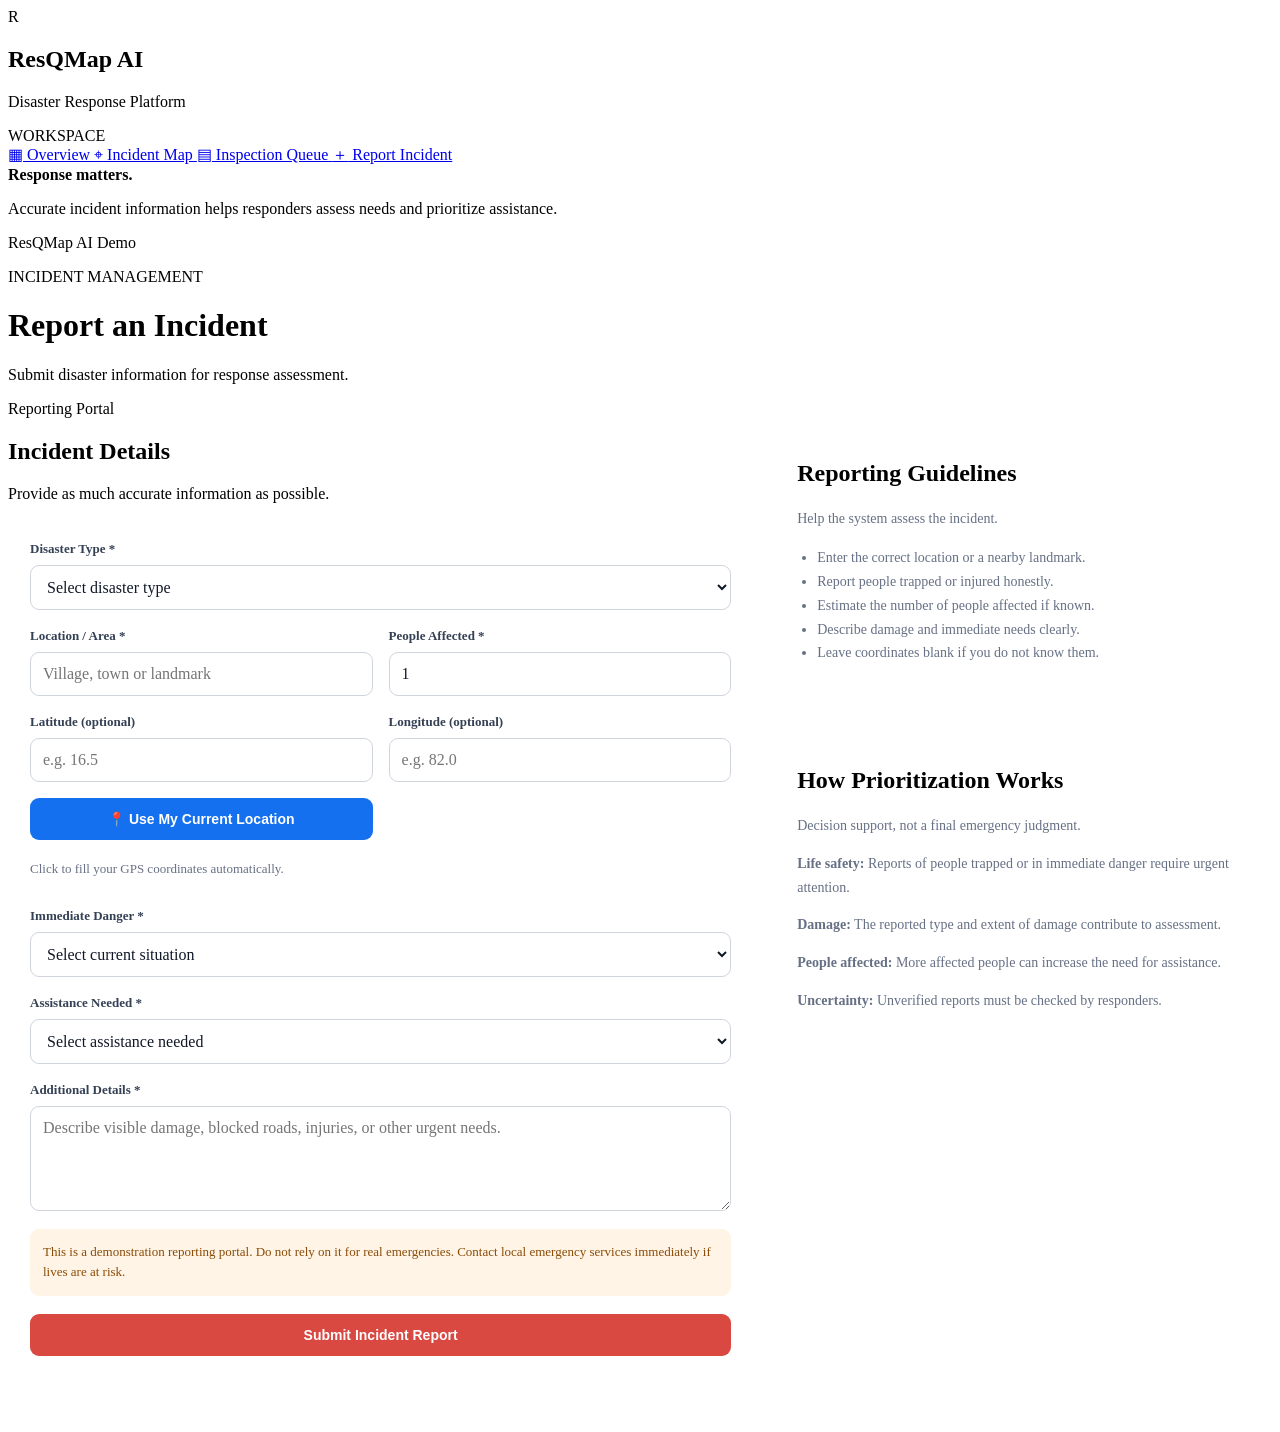
==== templates/report.html @ fd66c1d4 "Update ResQMap AI disaster prioritization" ====
<!DOCTYPE html>
<html lang="en">
<head>
    <meta charset="UTF-8">
    <meta name="viewport" content="width=device-width, initial-scale=1.0">
    <title>Report Incident | ResQMap AI</title>
    <link rel="stylesheet" href="{{ url_for('static', filename='style.css') }}">
    <style>
        .report-grid {
            display: grid;
            grid-template-columns: 1.5fr 1fr;
            gap: 22px;
            align-items: start;
        }
        .report-form {
            display: grid;
            gap: 18px;
            padding: 22px;
        }

        .form-group {
            display: flex;
            flex-direction: column;
            gap: 8px;
        }

        .form-group label {
            font-size: 13px;
            font-weight: 600;
            color: #344054;
        }

        .form-group input,
        .form-group select,
        .form-group textarea {
            width: 100%;
            box-sizing: border-box;
            padding: 12px;
            border: 1px solid #d0d5dd;
            border-radius: 9px;
            font: inherit;
            background: #fff;
            color: #101828;
        }

        .form-group textarea {
            min-height: 105px;
            resize: vertical;
        }

        .form-row {
            display: grid;
            grid-template-columns: 1fr 1fr;
            gap: 16px;
        }

        .submit-report {
            border: none;
            border-radius: 9px;
            padding: 13px 18px;
            background: #d94841;
            color: white;
            font-size: 14px;
            font-weight: 700;
            cursor: pointer;
        }

        .submit-report:hover {
            background: #b8322b;
        }

        .info-panel {
            padding: 22px;
        }

        .info-panel p,
        .info-panel li {
            color: #667085;
            font-size: 14px;
            line-height: 1.7;
        }

        .info-panel ul {
            padding-left: 20px;
        }

        .notice {
            padding: 13px;
            border-radius: 9px;
            background: #fff4e5;
            color: #8a4b08;
            font-size: 13px;
            line-height: 1.6;
        }

        #form-message {
            font-size: 14px;
            line-height: 1.5;
        }

        @media (max-width: 900px) {
            .report-grid {
                grid-template-columns: 1fr;
            }
        }

        @media (max-width: 550px) {
            .form-row {
                grid-template-columns: 1fr;
            }

            .report-form,
            .info-panel {
                padding: 16px;
            }
        }
    </style>
</head>

<body>
<div class="app-shell">

    <aside class="sidebar">
        <div class="brand">
            <div class="brand-mark">R</div>
            <div>
                <h2>ResQMap AI</h2>
                <p>Disaster Response Platform</p>
            </div>
        </div>

        <div class="nav-label">WORKSPACE</div>

        <a class="nav-link" href="/">
            <span>▦</span> Overview
        </a>

        <a class="nav-link" href="/#map-section">
            <span>⌖</span> Incident Map
        </a>

        <a class="nav-link" href="/#incident-section">
            <span>▤</span> Inspection Queue
        </a>

        <a class="nav-link active" href="/report">
            <span>＋</span> Report Incident
        </a>

        <div class="sidebar-note">
            <strong>Response matters.</strong>
            <p>Accurate incident information helps responders assess needs and prioritize assistance.</p>
        </div>

        <div class="sidebar-footer">
            <span class="status-dot"></span>
            ResQMap AI Demo
        </div>
    </aside>

    <main class="main-content">

        <header class="topbar">
            <div>
                <p class="eyebrow">INCIDENT MANAGEMENT</p>
                <h1>Report an Incident</h1>
                <p class="subheading">Submit disaster information for response assessment.</p>
            </div>

            <div class="topbar-right">
                <div class="live-pill">
                    <span class="status-dot"></span>
                    Reporting Portal
                </div>
            </div>
        </header>

        <section class="report-grid">

            <div class="panel">
                <div class="panel-header">
                    <div>
                        <h2>Incident Details</h2>
                        <p>Provide as much accurate information as possible.</p>
                    </div>
                </div>

                <form id="incident-form" class="report-form">

                    <div class="form-group">
                        <label for="disaster_type">Disaster Type *</label>
                        <select id="disaster_type" name="disaster_type" required>
                            <option value="">Select disaster type</option>
                            <option value="Flood">Flood</option>
                            <option value="Earthquake">Earthquake</option>
                            <option value="Cyclone">Cyclone</option>
                            <option value="Fire">Fire</option>
                            <option value="Landslide">Landslide</option>
                            <option value="Building Collapse">Building Collapse</option>
                            <option value="Other">Other</option>
                        </select>
                    </div>

                    <div class="form-row">
                        <div class="form-group">
                            <label for="location">Location / Area *</label>
                            <input id="location" name="location"
                                   placeholder="Village, town or landmark" required>
                        </div>

                        <div class="form-group">
                            <label for="people_affected">People Affected *</label>
                            <input id="people_affected" name="people_affected"
                                   type="number" min="0" value="1" required>
                        </div>
                    </div>

                    <div class="form-row">
                        <div class="form-group">
                            <label for="latitude">Latitude (optional)</label>
                            <input id="latitude" name="latitude" type="number"
                                   step="any" placeholder="e.g. 16.5">
                        </div>

                        <div class="form-group">
                            <label for="longitude">Longitude (optional)</label>
                            <input id="longitude" name="longitude" type="number"
                                   step="any" placeholder="e.g. 82.0">
                        </div>
                        <div class="form-group">
    <button type="button" id="get-location"
            class="submit-report"
            style="background:#1570ef;">
        📍 Use My Current Location
    </button>
    <p id="location-message" role="status"
       style="font-size:13px;color:#667085;">
        Click to fill your GPS coordinates automatically.
    </p>
</div>
                    </div>

                    <div class="form-group">
                        <label for="life_safety">Immediate Danger *</label>
                        <select id="life_safety" name="life_safety" required>
                            <option value="">Select current situation</option>
                            <option value="yes">Yes — people trapped, injured, or in immediate danger</option>
                            <option value="no">No immediate life-threatening danger reported</option>
                            <option value="unknown">Unknown — situation not confirmed</option>
                        </select>
                    </div>

                    <div class="form-group">
                        <label for="assistance">Assistance Needed *</label>
                        <select id="assistance" name="assistance" required>
                            <option value="">Select assistance needed</option>
                            <option value="Rescue">Rescue team</option>
                            <option value="Medical">Medical assistance</option>
                            <option value="Food and Water">Food and drinking water</option>
                            <option value="Shelter">Temporary shelter</option>
                            <option value="Evacuation">Evacuation</option>
                            <option value="Multiple">Multiple types of assistance</option>
                            <option value="Other">Other</option>
                        </select>
                    </div>

                    <div class="form-group">
                        <label for="description">Additional Details *</label>
                        <textarea id="description" name="description"
                                  placeholder="Describe visible damage, blocked roads, injuries, or other urgent needs."
                                  required></textarea>
                    </div>

                    <div class="notice">
                        This is a demonstration reporting portal. Do not rely on it for real emergencies.
                        Contact local emergency services immediately if lives are at risk.
                    </div>

                    <button class="submit-report" type="submit">
                        Submit Incident Report
                    </button>

                    <p id="form-message" role="status"></p>
                </form>
            </div>

            <div>
                <div class="panel info-panel">
                    <div class="panel-header">
                        <div>
                            <h2>Reporting Guidelines</h2>
                            <p>Help the system assess the incident.</p>
                        </div>
                    </div>

                    <ul>
                        <li>Enter the correct location or a nearby landmark.</li>
                        <li>Report people trapped or injured honestly.</li>
                        <li>Estimate the number of people affected if known.</li>
                        <li>Describe damage and immediate needs clearly.</li>
                        <li>Leave coordinates blank if you do not know them.</li>
                    </ul>
                </div>

                <div class="panel info-panel" style="margin-top: 22px;">
                    <div class="panel-header">
                        <div>
                            <h2>How Prioritization Works</h2>
                            <p>Decision support, not a final emergency judgment.</p>
                        </div>
                    </div>

                    <p><strong>Life safety:</strong> Reports of people trapped or in immediate danger require urgent attention.</p>
                    <p><strong>Damage:</strong> The reported type and extent of damage contribute to assessment.</p>
                    <p><strong>People affected:</strong> More affected people can increase the need for assistance.</p>
                    <p><strong>Uncertainty:</strong> Unverified reports must be checked by responders.</p>
                </div>
            </div>

        </section>
    </main>
</div>

<script>
    document.getElementById("get-location").addEventListener("click", function () {
    const locationMessage = document.getElementById("location-message");
    const button = this;

    if (!navigator.geolocation) {
        locationMessage.textContent =
            "GPS is not supported by this browser. Enter coordinates manually.";
        return;
    }

    locationMessage.textContent = "Getting your location...";
    button.disabled = true;

    navigator.geolocation.getCurrentPosition(
        function (position) {
            document.getElementById("latitude").value =
                position.coords.latitude.toFixed(6);

            document.getElementById("longitude").value =
                position.coords.longitude.toFixed(6);

            locationMessage.textContent =
                "Location captured successfully!";
            button.disabled = false;
        },
        function (error) {
            const messages = {
                1: "Location permission denied. Allow location access or enter coordinates manually.",
                2: "Location unavailable. Try again or enter coordinates manually.",
                3: "Location request timed out. Please try again."
            };

            locationMessage.textContent =
                messages[error.code] || "Could not get your location.";
            button.disabled = false;
        },
        {
            enableHighAccuracy: true,
            timeout: 15000,
            maximumAge: 0
        }
    );
});
document.getElementById("incident-form").addEventListener("submit", async function(event) {
    event.preventDefault();

    const message = document.getElementById("form-message");
    const form = event.target;
    const data = Object.fromEntries(new FormData(form).entries());

    data.people_affected = Number(data.people_affected);
    data.latitude = data.latitude === "" ? null : Number(data.latitude);
    data.longitude = data.longitude === "" ? null : Number(data.longitude);
    data.life_safety = data.life_safety;

    message.textContent = "Submitting report...";

    try {
        const response = await fetch("/api/incidents", {
            method: "POST",
            headers: { "Content-Type": "application/json" },
            body: JSON.stringify(data)
        });

        const result = await response.json();

        if (!response.ok) {
            throw new Error(result.error || "Could not submit the report.");
        }

        message.textContent =
            `Report submitted. ID: ${result.id || "created"} | Priority: ${result.priority || "Pending assessment"}`;

        form.reset();
    } catch (error) {
        message.textContent =
            error.message === "Failed to fetch"
            ? "The reporting API is not connected yet. We need to add the backend submission route next."
            : error.message;
    }
});
</script>
</body>
</html>
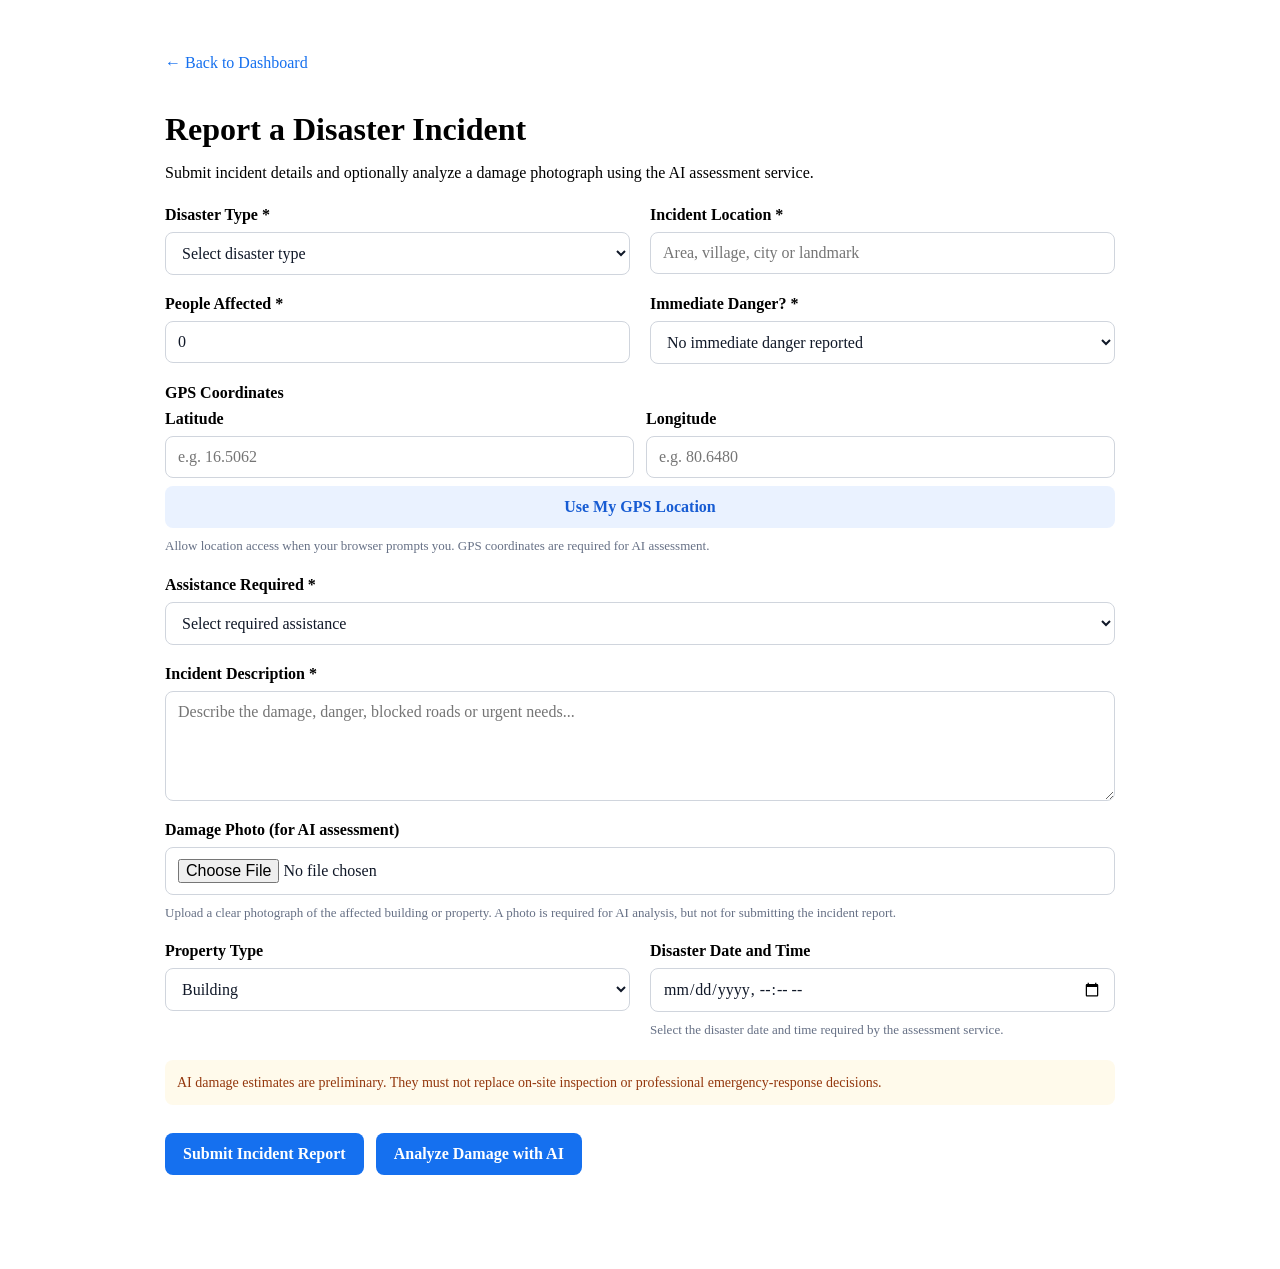
==== commit afe5bcc4: "Add AI damage assessment integration" ====
--- a/templates/report.html
+++ b/templates/report.html
@@ -1,33 +1,48 @@
+
 <!DOCTYPE html>
 <html lang="en">
 <head>
     <meta charset="UTF-8">
     <meta name="viewport" content="width=device-width, initial-scale=1.0">
     <title>Report Incident | ResQMap AI</title>
-    <link rel="stylesheet" href="{{ url_for('static', filename='style.css') }}">
+
+    <link rel="stylesheet"
+          href="{{ url_for('static', filename='style.css') }}">
+
     <style>
-        .report-grid {
-            display: grid;
-            grid-template-columns: 1.5fr 1fr;
-            gap: 22px;
-            align-items: start;
-        }
+        .report-page {
+            max-width: 950px;
+            margin: 30px auto;
+            padding: 24px;
+        }
+
+        .report-header {
+            margin-bottom: 24px;
+        }
+
+        .report-header h1 {
+            margin-bottom: 8px;
+        }
+
         .report-form {
             display: grid;
-            gap: 18px;
-            padding: 22px;
+            grid-template-columns: repeat(2, minmax(0, 1fr));
+            gap: 20px;
         }
 
         .form-group {
             display: flex;
             flex-direction: column;
             gap: 8px;
+            min-width: 0;
+        }
+
+        .form-group.full-width {
+            grid-column: 1 / -1;
         }
 
         .form-group label {
-            font-size: 13px;
             font-weight: 600;
-            color: #344054;
         }
 
         .form-group input,
@@ -35,374 +50,1011 @@
         .form-group textarea {
             width: 100%;
             box-sizing: border-box;
-            padding: 12px;
+            padding: 11px 12px;
             border: 1px solid #d0d5dd;
-            border-radius: 9px;
+            border-radius: 8px;
             font: inherit;
             background: #fff;
             color: #101828;
         }
 
         .form-group textarea {
-            min-height: 105px;
+            min-height: 110px;
             resize: vertical;
         }
 
-        .form-row {
+        .location-row {
             display: grid;
             grid-template-columns: 1fr 1fr;
-            gap: 16px;
+            gap: 12px;
+        }
+
+        .form-actions {
+            display: flex;
+            flex-wrap: wrap;
+            gap: 12px;
+            grid-column: 1 / -1;
+            margin-top: 8px;
+        }
+
+        .submit-report,
+        .secondary-button {
+            padding: 12px 18px;
+            border: none;
+            border-radius: 8px;
+            font: inherit;
+            font-weight: 600;
+            cursor: pointer;
         }
 
         .submit-report {
-            border: none;
+            background: #1570ef;
+            color: #fff;
+        }
+
+        .secondary-button {
+            background: #eaf2ff;
+            color: #175cd3;
+        }
+
+        .submit-report:disabled,
+        .secondary-button:disabled {
+            opacity: 0.65;
+            cursor: wait;
+        }
+
+        .notice {
+            padding: 12px;
+            border-radius: 8px;
+            background: #fffaeb;
+            color: #93370d;
+            font-size: 14px;
+            line-height: 1.5;
+        }
+
+        .message {
+            grid-column: 1 / -1;
+            white-space: pre-wrap;
+            overflow-wrap: anywhere;
+            line-height: 1.6;
+        }
+
+        .back-link {
+            display: inline-block;
+            margin-bottom: 18px;
+            color: #1570ef;
+            text-decoration: none;
+        }
+
+        /* AI assessment result card */
+
+        .ai-card {
+            grid-column: 1 / -1;
+            border: 1px solid #e4e7ec;
+            border-radius: 14px;
+            padding: 22px;
+            margin-top: 8px;
+            background: #fff;
+            color: #101828;
+            box-shadow: 0 4px 14px rgba(16, 24, 40, 0.06);
+        }
+
+        .ai-card-header {
+            display: flex;
+            justify-content: space-between;
+            align-items: center;
+            flex-wrap: wrap;
+            gap: 12px;
+            margin-bottom: 18px;
+        }
+
+        .ai-card-header h2 {
+            margin: 0;
+            font-size: 22px;
+        }
+
+        .damage-badge {
+            padding: 8px 13px;
+            border-radius: 20px;
+            color: #fff;
+            font-size: 13px;
+            font-weight: 700;
+        }
+
+        .damage-destroyed {
+            background: #b42318;
+        }
+
+        .damage-major {
+            background: #c4320a;
+        }
+
+        .damage-minor {
+            background: #067647;
+        }
+
+        .damage-unknown {
+            background: #475467;
+        }
+
+        .confidence-panel {
+            padding: 16px;
+            background: #f9fafb;
+            border-radius: 10px;
+            margin-bottom: 20px;
+        }
+
+        .confidence-value {
+            font-size: 30px;
+            font-weight: 750;
+            margin: 8px 0;
+        }
+
+        .score-row {
+            margin: 15px 0;
+        }
+
+        .score-label {
+            display: flex;
+            justify-content: space-between;
+            gap: 12px;
+            margin-bottom: 7px;
+            font-size: 14px;
+        }
+
+        .score-track {
+            height: 9px;
+            background: #eaecf0;
+            border-radius: 20px;
+            overflow: hidden;
+        }
+
+        .score-fill {
+            height: 100%;
+            border-radius: 20px;
+        }
+
+        .ai-section-title {
+            margin-top: 22px;
+            margin-bottom: 10px;
+            font-size: 16px;
+        }
+
+        .verification-grid {
+            display: grid;
+            grid-template-columns: repeat(3, minmax(0, 1fr));
+            gap: 10px;
+        }
+
+        .verification-item {
+            border: 1px solid #eaecf0;
             border-radius: 9px;
-            padding: 13px 18px;
-            background: #d94841;
-            color: white;
-            font-size: 14px;
+            padding: 12px;
+            font-size: 13px;
+            line-height: 1.5;
+            overflow-wrap: anywhere;
+        }
+
+        .verification-value {
+            display: block;
             font-weight: 700;
-            cursor: pointer;
-        }
-
-        .submit-report:hover {
-            background: #b8322b;
-        }
-
-        .info-panel {
-            padding: 22px;
-        }
-
-        .info-panel p,
-        .info-panel li {
-            color: #667085;
-            font-size: 14px;
+            margin-top: 6px;
+        }
+
+        .verification-ok {
+            color: #067647;
+        }
+
+        .verification-warning {
+            color: #b54708;
+        }
+
+        .warning-list {
+            padding: 12px 12px 12px 32px;
+            border-radius: 9px;
+            background: #fffaeb;
+            color: #93370d;
             line-height: 1.7;
-        }
-
-        .info-panel ul {
-            padding-left: 20px;
-        }
-
-        .notice {
+            overflow-wrap: anywhere;
+        }
+
+        .compensation-panel {
+            padding: 16px;
+            margin-top: 18px;
+            border-radius: 10px;
+            background: #f0f9ff;
+            border: 1px solid #b9e6fe;
+        }
+
+        .compensation-value {
+            font-size: 24px;
+            font-weight: 750;
+            margin-top: 6px;
+        }
+
+        .ai-disclaimer {
             padding: 13px;
+            margin-top: 18px;
             border-radius: 9px;
-            background: #fff4e5;
-            color: #8a4b08;
+            background: #fff4ed;
+            color: #9a3412;
             font-size: 13px;
             line-height: 1.6;
         }
 
-        #form-message {
-            font-size: 14px;
+        .small-muted {
+            color: #667085;
+            font-size: 13px;
             line-height: 1.5;
         }
 
-        @media (max-width: 900px) {
-            .report-grid {
+        .hidden {
+            display: none !important;
+        }
+
+        @media (max-width: 650px) {
+            .report-page {
+                margin: 12px auto;
+                padding: 16px;
+            }
+
+            .report-form,
+            .location-row {
                 grid-template-columns: 1fr;
             }
-        }
-
-        @media (max-width: 550px) {
-            .form-row {
+
+            .verification-grid {
                 grid-template-columns: 1fr;
             }
 
-            .report-form,
-            .info-panel {
+            .ai-card {
                 padding: 16px;
+            }
+
+            .form-actions {
+                flex-direction: column;
+            }
+
+            .form-actions button {
+                width: 100%;
             }
         }
     </style>
 </head>
 
 <body>
-<div class="app-shell">
-
-    <aside class="sidebar">
-        <div class="brand">
-            <div class="brand-mark">R</div>
-            <div>
-                <h2>ResQMap AI</h2>
-                <p>Disaster Response Platform</p>
-            </div>
-        </div>
-
-        <div class="nav-label">WORKSPACE</div>
-
-        <a class="nav-link" href="/">
-            <span>▦</span> Overview
-        </a>
-
-        <a class="nav-link" href="/#map-section">
-            <span>⌖</span> Incident Map
-        </a>
-
-        <a class="nav-link" href="/#incident-section">
-            <span>▤</span> Inspection Queue
-        </a>
-
-        <a class="nav-link active" href="/report">
-            <span>＋</span> Report Incident
-        </a>
-
-        <div class="sidebar-note">
-            <strong>Response matters.</strong>
-            <p>Accurate incident information helps responders assess needs and prioritize assistance.</p>
-        </div>
-
-        <div class="sidebar-footer">
-            <span class="status-dot"></span>
-            ResQMap AI Demo
-        </div>
-    </aside>
-
-    <main class="main-content">
-
-        <header class="topbar">
-            <div>
-                <p class="eyebrow">INCIDENT MANAGEMENT</p>
-                <h1>Report an Incident</h1>
-                <p class="subheading">Submit disaster information for response assessment.</p>
-            </div>
-
-            <div class="topbar-right">
-                <div class="live-pill">
-                    <span class="status-dot"></span>
-                    Reporting Portal
-                </div>
-            </div>
+    <main class="report-page">
+
+        <a class="back-link" href="/">← Back to Dashboard</a>
+
+        <header class="report-header">
+            <h1>Report a Disaster Incident</h1>
+            <p>
+                Submit incident details and optionally analyze a damage
+                photograph using the AI assessment service.
+            </p>
         </header>
 
-        <section class="report-grid">
-
-            <div class="panel">
-                <div class="panel-header">
-                    <div>
-                        <h2>Incident Details</h2>
-                        <p>Provide as much accurate information as possible.</p>
+        <form id="incident-form" class="report-form">
+
+            <div class="form-group">
+                <label for="disaster-type">Disaster Type *</label>
+                <select id="disaster-type" name="disaster_type" required>
+                    <option value="">Select disaster type</option>
+                    <option value="Flood">Flood</option>
+                    <option value="Earthquake">Earthquake</option>
+                    <option value="Cyclone">Cyclone</option>
+                    <option value="Landslide">Landslide</option>
+                    <option value="Fire">Fire</option>
+                    <option value="Building Collapse">Building Collapse</option>
+                    <option value="Other">Other</option>
+                </select>
+            </div>
+
+            <div class="form-group">
+                <label for="location">Incident Location *</label>
+                <input
+                    id="location"
+                    name="location"
+                    type="text"
+                    placeholder="Area, village, city or landmark"
+                    required
+                >
+            </div>
+
+            <div class="form-group">
+                <label for="people-affected">People Affected *</label>
+                <input
+                    id="people-affected"
+                    name="people_affected"
+                    type="number"
+                    min="0"
+                    step="1"
+                    value="0"
+                    required
+                >
+            </div>
+
+            <div class="form-group">
+                <label for="immediate-danger">Immediate Danger? *</label>
+                <select
+                    id="immediate-danger"
+                    name="immediate_danger"
+                    required
+                >
+                    <option value="false">No immediate danger reported</option>
+                    <option value="true">Yes — immediate danger</option>
+                </select>
+            </div>
+
+            <div class="form-group full-width">
+                <label>GPS Coordinates</label>
+
+                <div class="location-row">
+                    <div class="form-group">
+                        <label for="latitude">Latitude</label>
+                        <input
+                            id="latitude"
+                            name="latitude"
+                            type="number"
+                            min="-90"
+                            max="90"
+                            step="any"
+                            placeholder="e.g. 16.5062"
+                        >
+                    </div>
+
+                    <div class="form-group">
+                        <label for="longitude">Longitude</label>
+                        <input
+                            id="longitude"
+                            name="longitude"
+                            type="number"
+                            min="-180"
+                            max="180"
+                            step="any"
+                            placeholder="e.g. 80.6480"
+                        >
                     </div>
                 </div>
 
-                <form id="incident-form" class="report-form">
-
-                    <div class="form-group">
-                        <label for="disaster_type">Disaster Type *</label>
-                        <select id="disaster_type" name="disaster_type" required>
-                            <option value="">Select disaster type</option>
-                            <option value="Flood">Flood</option>
-                            <option value="Earthquake">Earthquake</option>
-                            <option value="Cyclone">Cyclone</option>
-                            <option value="Fire">Fire</option>
-                            <option value="Landslide">Landslide</option>
-                            <option value="Building Collapse">Building Collapse</option>
-                            <option value="Other">Other</option>
-                        </select>
+                <button
+                    type="button"
+                    id="get-location"
+                    class="secondary-button"
+                >
+                    Use My GPS Location
+                </button>
+
+                <small class="small-muted">
+                    Allow location access when your browser prompts you.
+                    GPS coordinates are required for AI assessment.
+                </small>
+            </div>
+
+            <div class="form-group full-width">
+                <label for="assistance">Assistance Required *</label>
+                <select id="assistance" name="assistance" required>
+                    <option value="">Select required assistance</option>
+                    <option value="Medical">Medical assistance</option>
+                    <option value="Rescue">Rescue team</option>
+                    <option value="Food and Water">Food and water</option>
+                    <option value="Shelter">Temporary shelter</option>
+                    <option value="Evacuation">Evacuation</option>
+                    <option value="Multiple">Multiple requirements</option>
+                    <option value="Other">Other</option>
+                </select>
+            </div>
+
+            <div class="form-group full-width">
+                <label for="description">Incident Description *</label>
+                <textarea
+                    id="description"
+                    name="description"
+                    placeholder="Describe the damage, danger, blocked roads or urgent needs..."
+                    required
+                ></textarea>
+            </div>
+
+            <div class="form-group full-width">
+                <label for="damage-photo">
+                    Damage Photo (for AI assessment)
+                </label>
+                <input
+                    id="damage-photo"
+                    name="photo"
+                    type="file"
+                    accept="image/jpeg,image/png,image/webp"
+                >
+                <small class="small-muted">
+                    Upload a clear photograph of the affected building
+                    or property. A photo is required for AI analysis,
+                    but not for submitting the incident report.
+                </small>
+            </div>
+
+            <div class="form-group">
+                <label for="property-type">Property Type</label>
+                <select id="property-type" name="property_type">
+                    <option value="building">Building</option>
+                    <option value="house">House</option>
+                    <option value="commercial">Commercial property</option>
+                    <option value="infrastructure">Infrastructure</option>
+                </select>
+            </div>
+
+            <div class="form-group">
+                <label for="disaster-cutoff">Disaster Date and Time</label>
+                <input
+                    id="disaster-cutoff"
+                    name="disaster_cutoff"
+                    type="datetime-local"
+                >
+                <small class="small-muted">
+                    Select the disaster date and time required by the
+                    assessment service.
+                </small>
+            </div>
+
+            <div class="form-group full-width notice">
+                AI damage estimates are preliminary. They must not replace
+                on-site inspection or professional emergency-response
+                decisions.
+            </div>
+
+            <div class="form-actions">
+                <button
+                    type="submit"
+                    id="submit-incident"
+                    class="submit-report"
+                >
+                    Submit Incident Report
+                </button>
+
+                <button
+                    type="button"
+                    id="assess-damage"
+                    class="submit-report"
+                >
+                    Analyze Damage with AI
+                </button>
+            </div>
+
+            <div
+                id="incident-message"
+                class="message"
+                role="status"
+                aria-live="polite"
+            ></div>
+
+            <div
+                id="ai-message"
+                class="message"
+                role="status"
+                aria-live="polite"
+            ></div>
+
+            <section id="ai-results" class="ai-card hidden"
+                     aria-live="polite">
+                <div class="ai-card-header">
+                    <h2>AI Damage Assessment</h2>
+                    <span id="damage-badge"
+                          class="damage-badge damage-unknown">
+                        UNKNOWN
+                    </span>
+                </div>
+
+                <div class="confidence-panel">
+                    <div class="small-muted">Model confidence</div>
+                    <div id="confidence-value" class="confidence-value">
+                        —
                     </div>
-
-                    <div class="form-row">
-                        <div class="form-group">
-                            <label for="location">Location / Area *</label>
-                            <input id="location" name="location"
-                                   placeholder="Village, town or landmark" required>
-                        </div>
-
-                        <div class="form-group">
-                            <label for="people_affected">People Affected *</label>
-                            <input id="people_affected" name="people_affected"
-                                   type="number" min="0" value="1" required>
+                    <div class="score-track">
+                        <div id="confidence-bar"
+                             class="score-fill"
+                             style="width:0%;background:#1570ef;">
                         </div>
                     </div>
-
-                    <div class="form-row">
-                        <div class="form-group">
-                            <label for="latitude">Latitude (optional)</label>
-                            <input id="latitude" name="latitude" type="number"
-                                   step="any" placeholder="e.g. 16.5">
-                        </div>
-
-                        <div class="form-group">
-                            <label for="longitude">Longitude (optional)</label>
-                            <input id="longitude" name="longitude" type="number"
-                                   step="any" placeholder="e.g. 82.0">
-                        </div>
-                        <div class="form-group">
-    <button type="button" id="get-location"
-            class="submit-report"
-            style="background:#1570ef;">
-        📍 Use My Current Location
-    </button>
-    <p id="location-message" role="status"
-       style="font-size:13px;color:#667085;">
-        Click to fill your GPS coordinates automatically.
-    </p>
-</div>
+                </div>
+
+                <h3 class="ai-section-title">Assessment description</h3>
+                <p id="ai-description"></p>
+
+                <h3 class="ai-section-title">Damage category scores</h3>
+                <div id="damage-scores"></div>
+
+                <h3 class="ai-section-title">Verification checks</h3>
+                <div class="verification-grid">
+                    <div class="verification-item">
+                        Photo GPS verification
+                        <span id="gps-verification"
+                              class="verification-value">Unknown</span>
                     </div>
 
-                    <div class="form-group">
-                        <label for="life_safety">Immediate Danger *</label>
-                        <select id="life_safety" name="life_safety" required>
-                            <option value="">Select current situation</option>
-                            <option value="yes">Yes — people trapped, injured, or in immediate danger</option>
-                            <option value="no">No immediate life-threatening danger reported</option>
-                            <option value="unknown">Unknown — situation not confirmed</option>
-                        </select>
+                    <div class="verification-item">
+                        Capture timestamp
+                        <span id="timestamp-verification"
+                              class="verification-value">Unknown</span>
                     </div>
 
-                    <div class="form-group">
-                        <label for="assistance">Assistance Needed *</label>
-                        <select id="assistance" name="assistance" required>
-                            <option value="">Select assistance needed</option>
-                            <option value="Rescue">Rescue team</option>
-                            <option value="Medical">Medical assistance</option>
-                            <option value="Food and Water">Food and drinking water</option>
-                            <option value="Shelter">Temporary shelter</option>
-                            <option value="Evacuation">Evacuation</option>
-                            <option value="Multiple">Multiple types of assistance</option>
-                            <option value="Other">Other</option>
-                        </select>
+                    <div class="verification-item">
+                        Duplicate image check
+                        <span id="duplicate-verification"
+                              class="verification-value">Unknown</span>
                     </div>
-
-                    <div class="form-group">
-                        <label for="description">Additional Details *</label>
-                        <textarea id="description" name="description"
-                                  placeholder="Describe visible damage, blocked roads, injuries, or other urgent needs."
-                                  required></textarea>
+                </div>
+
+                <h3 class="ai-section-title">Verification warnings</h3>
+                <ul id="fraud-flags" class="warning-list"></ul>
+
+                <div class="compensation-panel">
+                    <div class="small-muted">
+                        Returned compensation estimate
                     </div>
-
-                    <div class="notice">
-                        This is a demonstration reporting portal. Do not rely on it for real emergencies.
-                        Contact local emergency services immediately if lives are at risk.
+                    <div id="compensation-value"
+                         class="compensation-value">
+                        Not provided
                     </div>
-
-                    <button class="submit-report" type="submit">
-                        Submit Incident Report
-                    </button>
-
-                    <p id="form-message" role="status"></p>
-                </form>
-            </div>
-
-            <div>
-                <div class="panel info-panel">
-                    <div class="panel-header">
-                        <div>
-                            <h2>Reporting Guidelines</h2>
-                            <p>Help the system assess the incident.</p>
-                        </div>
-                    </div>
-
-                    <ul>
-                        <li>Enter the correct location or a nearby landmark.</li>
-                        <li>Report people trapped or injured honestly.</li>
-                        <li>Estimate the number of people affected if known.</li>
-                        <li>Describe damage and immediate needs clearly.</li>
-                        <li>Leave coordinates blank if you do not know them.</li>
-                    </ul>
+                    <p class="small-muted">
+                        Currency, eligibility and calculation method must
+                        be confirmed with the service provider. This is
+                        not an official compensation decision.
+                    </p>
                 </div>
 
-                <div class="panel info-panel" style="margin-top: 22px;">
-                    <div class="panel-header">
-                        <div>
-                            <h2>How Prioritization Works</h2>
-                            <p>Decision support, not a final emergency judgment.</p>
-                        </div>
-                    </div>
-
-                    <p><strong>Life safety:</strong> Reports of people trapped or in immediate danger require urgent attention.</p>
-                    <p><strong>Damage:</strong> The reported type and extent of damage contribute to assessment.</p>
-                    <p><strong>People affected:</strong> More affected people can increase the need for assistance.</p>
-                    <p><strong>Uncertainty:</strong> Unverified reports must be checked by responders.</p>
+                <p class="small-muted">
+                    <strong>Property type:</strong>
+                    <span id="assessed-property">Not specified</span>
+                </p>
+
+                <p class="small-muted">
+                    <strong>Image fingerprint:</strong>
+                    <span id="image-hash">Not provided</span>
+                </p>
+
+                <div class="ai-disclaimer">
+                    <strong>Important safety notice:</strong>
+                    This is an automated image-based estimate, not a
+                    structural inspection. Do not use it alone to decide
+                    whether a building is safe to occupy or to authorize
+                    rescue, evacuation or compensation decisions.
                 </div>
-            </div>
-
-        </section>
+            </section>
+
+        </form>
     </main>
-</div>
-
-<script>
-    document.getElementById("get-location").addEventListener("click", function () {
-    const locationMessage = document.getElementById("location-message");
-    const button = this;
-
-    if (!navigator.geolocation) {
-        locationMessage.textContent =
-            "GPS is not supported by this browser. Enter coordinates manually.";
-        return;
-    }
-
-    locationMessage.textContent = "Getting your location...";
-    button.disabled = true;
-
-    navigator.geolocation.getCurrentPosition(
-        function (position) {
-            document.getElementById("latitude").value =
-                position.coords.latitude.toFixed(6);
-
-            document.getElementById("longitude").value =
-                position.coords.longitude.toFixed(6);
-
-            locationMessage.textContent =
-                "Location captured successfully!";
-            button.disabled = false;
-        },
-        function (error) {
-            const messages = {
-                1: "Location permission denied. Allow location access or enter coordinates manually.",
-                2: "Location unavailable. Try again or enter coordinates manually.",
-                3: "Location request timed out. Please try again."
+
+    <script>
+        const incidentForm = document.getElementById("incident-form");
+        const incidentMessage = document.getElementById("incident-message");
+        const aiMessage = document.getElementById("ai-message");
+        const aiResults = document.getElementById("ai-results");
+
+        // Safely display text returned by the API.
+        function escapeHtml(value) {
+            return String(value).replace(/[&<>"']/g, function (character) {
+                return {
+                    "&": "&amp;",
+                    "<": "&lt;",
+                    ">": "&gt;",
+                    '"': "&quot;",
+                    "'": "&#39;"
+                }[character];
+            });
+        }
+
+        function setVerification(elementId, value) {
+            const element = document.getElementById(elementId);
+
+            if (value === true) {
+                element.textContent = "Verified";
+                element.className = "verification-value verification-ok";
+            } else if (value === false) {
+                element.textContent = "Not verified";
+                element.className =
+                    "verification-value verification-warning";
+            } else {
+                element.textContent = "Unknown";
+                element.className = "verification-value";
+            }
+        }
+
+        function formatPercentage(value) {
+            const number = Number(value);
+
+            if (!Number.isFinite(number)) {
+                return "Not available";
+            }
+
+            return (Math.max(0, Math.min(1, number)) * 100).toFixed(2) + "%";
+        }
+
+        // Get the user's current GPS coordinates.
+        document.getElementById("get-location").addEventListener(
+            "click",
+            function () {
+                if (!navigator.geolocation) {
+                    incidentMessage.textContent =
+                        "Geolocation is not supported by this browser.";
+                    return;
+                }
+
+                incidentMessage.textContent = "Getting your GPS location...";
+
+                navigator.geolocation.getCurrentPosition(
+                    function (position) {
+                        document.getElementById("latitude").value =
+                            position.coords.latitude.toFixed(6);
+
+                        document.getElementById("longitude").value =
+                            position.coords.longitude.toFixed(6);
+
+                        incidentMessage.textContent =
+                            "GPS coordinates captured successfully.";
+                    },
+                    function (error) {
+                        incidentMessage.textContent =
+                            "Unable to get GPS location: " + error.message +
+                            ". Enter the coordinates manually if needed.";
+                    },
+                    {
+                        enableHighAccuracy: true,
+                        timeout: 15000,
+                        maximumAge: 0
+                    }
+                );
+            }
+        );
+
+        // Submit an incident to the existing Flask incident API.
+        incidentForm.addEventListener("submit", async function (event) {
+            event.preventDefault();
+
+            const submitButton =
+                document.getElementById("submit-incident");
+
+            const latitudeValue =
+                document.getElementById("latitude").value.trim();
+
+            const longitudeValue =
+                document.getElementById("longitude").value.trim();
+
+            const peopleAffected = Number(
+                document.getElementById("people-affected").value
+            );
+
+            if (!Number.isInteger(peopleAffected) || peopleAffected < 0) {
+                incidentMessage.textContent =
+                    "Enter a valid number of people affected.";
+                return;
+            }
+
+            if ((latitudeValue && !longitudeValue) ||
+                (longitudeValue && !latitudeValue)) {
+                incidentMessage.textContent =
+                    "Enter both GPS coordinates, or leave both empty.";
+                return;
+            }
+
+            const incident = {
+                disaster_type:
+                    document.getElementById("disaster-type").value,
+
+                location:
+                    document.getElementById("location").value.trim(),
+
+                people_affected: peopleAffected,
+
+                latitude: latitudeValue ? Number(latitudeValue) : null,
+
+                longitude: longitudeValue ? Number(longitudeValue) : null,
+
+                immediate_danger:
+                    document.getElementById("immediate-danger").value === "true",
+
+                assistance:
+                    document.getElementById("assistance").value,
+
+                description:
+                    document.getElementById("description").value.trim()
             };
 
-            locationMessage.textContent =
-                messages[error.code] || "Could not get your location.";
-            button.disabled = false;
-        },
-        {
-            enableHighAccuracy: true,
-            timeout: 15000,
-            maximumAge: 0
-        }
-    );
-});
-document.getElementById("incident-form").addEventListener("submit", async function(event) {
-    event.preventDefault();
-
-    const message = document.getElementById("form-message");
-    const form = event.target;
-    const data = Object.fromEntries(new FormData(form).entries());
-
-    data.people_affected = Number(data.people_affected);
-    data.latitude = data.latitude === "" ? null : Number(data.latitude);
-    data.longitude = data.longitude === "" ? null : Number(data.longitude);
-    data.life_safety = data.life_safety;
-
-    message.textContent = "Submitting report...";
-
-    try {
-        const response = await fetch("/api/incidents", {
-            method: "POST",
-            headers: { "Content-Type": "application/json" },
-            body: JSON.stringify(data)
+            submitButton.disabled = true;
+            incidentMessage.textContent = "Submitting incident report...";
+
+            try {
+                const response = await fetch("/api/incidents", {
+                    method: "POST",
+                    headers: {
+                        "Content-Type": "application/json"
+                    },
+                    body: JSON.stringify(incident)
+                });
+
+                const result = await response.json();
+
+                if (!response.ok) {
+                    throw new Error(
+                        result.error || result.message ||
+                        JSON.stringify(result)
+                    );
+                }
+
+                incidentMessage.textContent =
+                    "Incident submitted successfully.\n" +
+                    JSON.stringify(result, null, 2);
+
+            } catch (error) {
+                incidentMessage.textContent =
+                    "Incident submission failed: " + error.message;
+            } finally {
+                submitButton.disabled = false;
+            }
         });
 
-        const result = await response.json();
-
-        if (!response.ok) {
-            throw new Error(result.error || "Could not submit the report.");
-        }
-
-        message.textContent =
-            `Report submitted. ID: ${result.id || "created"} | Priority: ${result.priority || "Pending assessment"}`;
-
-        form.reset();
-    } catch (error) {
-        message.textContent =
-            error.message === "Failed to fetch"
-            ? "The reporting API is not connected yet. We need to add the backend submission route next."
-            : error.message;
-    }
-});
-</script>
+        // Render a structured assessment card.
+        function displayAssessment(assessment) {
+            const grade = String(
+                assessment.damage_grade || "UNKNOWN"
+            ).toUpperCase();
+
+            const badge = document.getElementById("damage-badge");
+
+            badge.textContent = grade;
+            badge.className = "damage-badge";
+
+            if (grade === "DESTROYED") {
+                badge.classList.add("damage-destroyed");
+            } else if (grade === "MAJOR") {
+                badge.classList.add("damage-major");
+            } else if (grade === "MINOR") {
+                badge.classList.add("damage-minor");
+            } else {
+                badge.classList.add("damage-unknown");
+            }
+
+            const confidence = Number(assessment.confidence_score);
+            const validConfidence =
+                Number.isFinite(confidence)
+                    ? Math.max(0, Math.min(1, confidence))
+                    : null;
+
+            document.getElementById("confidence-value").textContent =
+                validConfidence === null
+                    ? "Not available"
+                    : (validConfidence * 100).toFixed(2) + "%";
+
+            document.getElementById("confidence-bar").style.width =
+                validConfidence === null
+                    ? "0%"
+                    : (validConfidence * 100) + "%";
+
+            document.getElementById("ai-description").textContent =
+                assessment.ai_description ||
+                "No assessment description was returned.";
+
+            const scoresContainer =
+                document.getElementById("damage-scores");
+
+            scoresContainer.replaceChildren();
+
+            const scores = assessment.all_scores || {};
+
+            const scoreColors = {
+                DESTROYED: "#dc2626",
+                MAJOR: "#ea580c",
+                MINOR: "#16a34a"
+            };
+
+            const scoreEntries = Object.entries(scores);
+
+            if (scoreEntries.length === 0) {
+                scoresContainer.textContent =
+                    "No damage category scores were returned.";
+            } else {
+                scoreEntries.forEach(function ([name, rawScore]) {
+                    const score = Number(rawScore);
+
+                    const fraction = Number.isFinite(score)
+                        ? Math.max(0, Math.min(1, score))
+                        : 0;
+
+                    const row = document.createElement("div");
+                    row.className = "score-row";
+
+                    const label = document.createElement("div");
+                    label.className = "score-label";
+
+                    const nameElement = document.createElement("strong");
+                    nameElement.textContent = name;
+
+                    const valueElement = document.createElement("span");
+                    valueElement.textContent =
+                        Number.isFinite(score)
+                            ? (fraction * 100).toFixed(2) + "%"
+                            : "Not available";
+
+                    label.append(nameElement, valueElement);
+
+                    const track = document.createElement("div");
+                    track.className = "score-track";
+
+                    const fill = document.createElement("div");
+                    fill.className = "score-fill";
+                    fill.style.width = (fraction * 100) + "%";
+                    fill.style.background =
+                        scoreColors[name] || "#1570ef";
+
+                    track.appendChild(fill);
+                    row.append(label, track);
+                    scoresContainer.appendChild(row);
+                });
+            }
+
+            setVerification("gps-verification", assessment.gps_verified);
+            setVerification(
+                "timestamp-verification",
+                assessment.timestamp_verified
+            );
+
+            let duplicateText = "Unknown";
+
+            if (assessment.is_duplicate === true) {
+                duplicateText = "Possible duplicate detected";
+            } else if (assessment.is_duplicate === false) {
+                duplicateText = "No duplicate detected";
+            }
+
+            document.getElementById("duplicate-verification").textContent =
+                duplicateText;
+
+            document.getElementById("duplicate-verification").className =
+                "verification-value " +
+                (assessment.is_duplicate === true
+                    ? "verification-warning"
+                    : assessment.is_duplicate === false
+                        ? "verification-ok"
+                        : "");
+
+            const flagsList = document.getElementById("fraud-flags");
+            flagsList.replaceChildren();
+
+            if (Array.isArray(assessment.fraud_flags) &&
+                assessment.fraud_flags.length > 0) {
+                assessment.fraud_flags.forEach(function (flag) {
+                    const item = document.createElement("li");
+                    item.textContent = String(flag);
+                    flagsList.appendChild(item);
+                });
+            } else {
+                const item = document.createElement("li");
+                item.textContent =
+                    "No verification warnings returned by the service.";
+                flagsList.appendChild(item);
+            }
+
+            const compensation = assessment.compensation_amount;
+
+            document.getElementById("compensation-value").textContent =
+                compensation !== null && compensation !== undefined
+                    ? String(compensation)
+                    : "Not provided";
+
+            document.getElementById("assessed-property").textContent =
+                assessment.property_type || "Not specified";
+
+            document.getElementById("image-hash").textContent =
+                assessment.phash || "Not provided";
+
+            aiResults.classList.remove("hidden");
+            aiMessage.textContent = "";
+        }
+
+        // Send the photo to the Flask AI assessment endpoint.
+        document.getElementById("assess-damage").addEventListener(
+            "click",
+            async function () {
+                const button = this;
+
+                const photo =
+                    document.getElementById("damage-photo").files[0];
+
+                const latitude =
+                    document.getElementById("latitude").value.trim();
+
+                const longitude =
+                    document.getElementById("longitude").value.trim();
+
+                const disasterCutoff =
+                    document.getElementById("disaster-cutoff").value;
+
+                const propertyType =
+                    document.getElementById("property-type").value;
+
+                if (!photo) {
+                    aiMessage.textContent =
+                        "Please select a damage photo first.";
+                    return;
+                }
+
+                if (![
+                    "image/jpeg",
+                    "image/png",
+                    "image/webp"
+                ].includes(photo.type)) {
+                    aiMessage.textContent =
+                        "Please upload a JPG, PNG or WebP image.";
+                    return;
+                }
+
+                if (!latitude || !longitude) {
+                    aiMessage.textContent =
+                        "Enter both GPS coordinates or use the GPS button.";
+                    return;
+                }
+
+                const lat = Number(latitude);
+                const lng = Number(longitude);
+
+                if (!Number.isFinite(lat) || lat < -90 || lat > 90 ||
+                    !Number.isFinite(lng) || lng < -180 || lng > 180) {
+                    aiMessage.textContent =
+                        "Please enter valid GPS coordinates.";
+                    return;
+                }
+
+                if (!disasterCutoff) {
+                    aiMessage.textContent =
+                        "Select the disaster date and time.";
+                    return;
+                }
+
+                const formData = new FormData();
+                formData.append("photo", photo);
+                formData.append("claimed_lat", String(lat));
+                formData.append("claimed_lng", String(lng));
+                formData.append("disaster_cutoff", disasterCutoff);
+                formData.append("property_type", propertyType);
+
+                button.disabled = true;
+                aiResults.classList.add("hidden");
+                aiMessage.textContent =
+                    "Uploading photo and analyzing damage. Please wait...";
+
+                try {
+                    const response = await fetch("/api/assess-damage", {
+                        method: "POST",
+                        body: formData
+                    });
+
+                    const result = await response.json();
+
+                    if (!response.ok) {
+                        throw new Error(
+                            result.error ||
+                            result.message ||
+                            JSON.stringify(result)
+                        );
+                    }
+
+                    const assessment = result.assessment || result;
+
+                    if (!assessment || !assessment.damage_grade) {
+                        throw new Error(
+                            "The service response did not contain a damage grade."
+                        );
+                    }
+
+                    displayAssessment(assessment);
+
+                } catch (error) {
+                    aiMessage.textContent =
+                        "AI assessment failed: " + error.message;
+                } finally {
+                    button.disabled = false;
+                }
+            }
+        );
+    </script>
 </body>
-</html>+</html>
